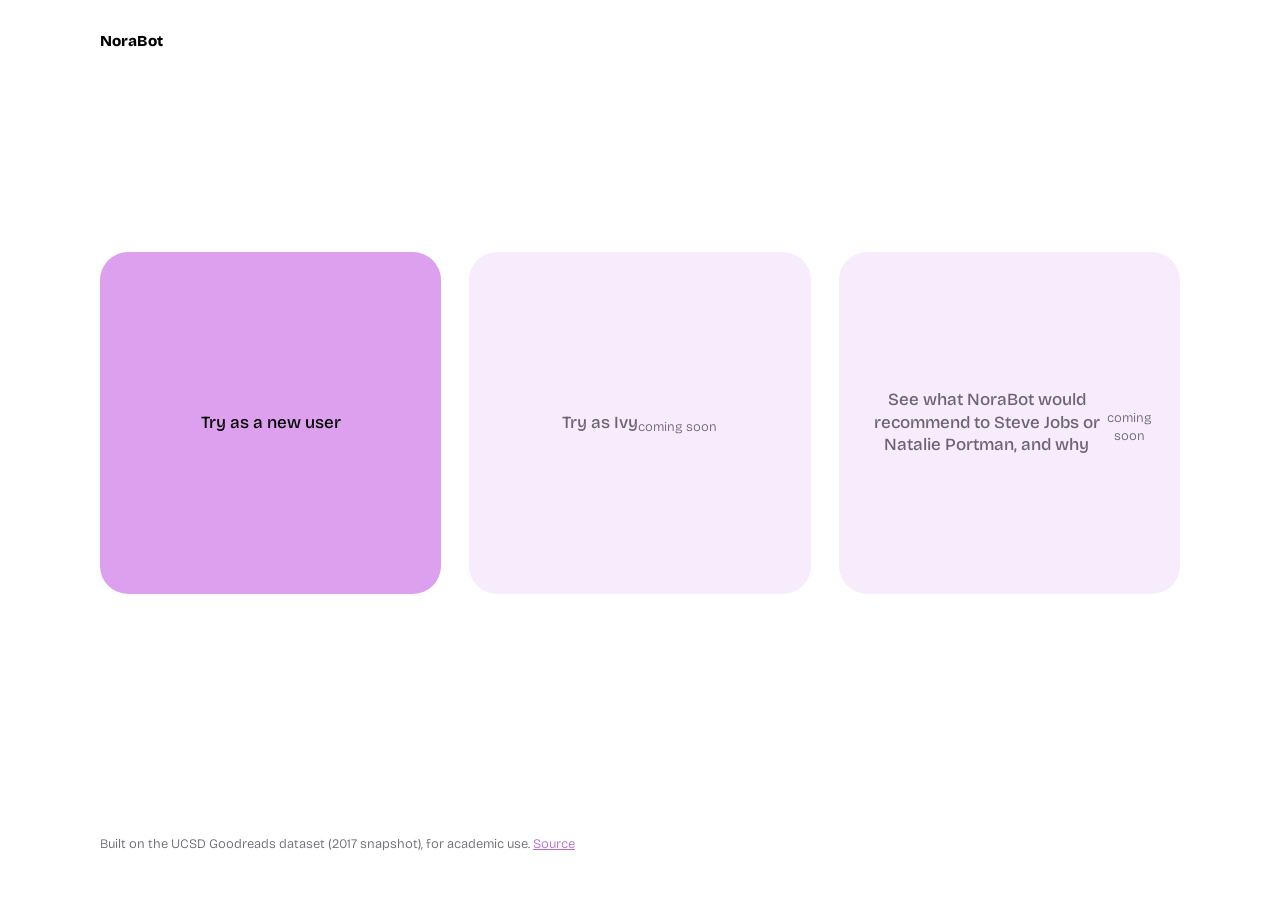
==== docs/index.html @ 5d1a2979 "popularity demo" ====
<!DOCTYPE html>
<html lang="en">
<head>
<meta charset="utf-8">
<meta name="viewport" content="width=device-width, initial-scale=1">
<title>NoraBot — book recommendations</title>
<meta name="description" content="Describe what you want to read. NoraBot finds it.">
<link rel="preconnect" href="https://fonts.googleapis.com">
<link rel="preconnect" href="https://fonts.gstatic.com" crossorigin>
<link href="https://fonts.googleapis.com/css2?family=Bricolage+Grotesque:opsz,wght@12..96,300;12..96,500;12..96,800&display=swap" rel="stylesheet">
<style>
:root{
  --paper:#ffffff;
  --ink:#000000;
  --mute:#6b6570;
  --orchid:#dda0ee;
  --orchid-deep:#b869d6;
  --orchid-wash:#f7ecfb;
  --line:#e8e2ec;
}

*{box-sizing:border-box;margin:0;padding:0}

html{-webkit-text-size-adjust:100%}

body{
  font-family:"Bricolage Grotesque",system-ui,sans-serif;
  background:var(--paper);
  color:var(--ink);
  min-height:100vh;
  display:flex;
  flex-direction:column;
  padding:32px 24px 48px;
}

/* ---------- shared ---------- */

.stage{
  flex:1;
  display:flex;
  flex-direction:column;
  justify-content:center;
  align-items:center;
  max-width:1080px;
  width:100%;
  margin:0 auto;
}
.stage[hidden]{display:none}

.wordmark{
  font-size:.95rem;
  font-weight:800;
  letter-spacing:-.01em;
  align-self:flex-start;
  max-width:1080px;
  width:100%;
  margin:0 auto 8px;
}
.wordmark button{
  font:inherit;color:inherit;background:none;border:0;padding:0;cursor:pointer;
}
.wordmark button:hover{color:var(--orchid-deep)}

/* ---------- view 1 ---------- */

.paths{
  display:grid;
  grid-template-columns:repeat(3,minmax(0,1fr));
  gap:28px;
  width:100%;
}

.path{
  font:inherit;
  font-size:1.0625rem;
  font-weight:500;
  line-height:1.35;
  color:var(--ink);
  background:var(--orchid);
  border:0;
  border-radius:28px;
  aspect-ratio:1/1;
  padding:28px;
  display:flex;
  align-items:center;
  justify-content:center;
  text-align:center;
  cursor:pointer;
  transition:transform .18s ease, background .18s ease;
}
.path:hover:not(:disabled){background:var(--orchid-deep);transform:translateY(-3px)}
.path:disabled{
  background:var(--orchid-wash);
  color:var(--mute);
  cursor:not-allowed;
}
.path small{
  display:block;
  margin-top:10px;
  font-size:.8125rem;
  font-weight:300;
  color:var(--mute);
}
.path:hover:not(:disabled) small{color:rgba(255,255,255,.85)}

/* ---------- view 2 ---------- */

.ask{text-align:center;width:100%;max-width:760px}

h1{
  font-size:clamp(2.25rem,6vw,4.25rem);
  font-weight:800;
  letter-spacing:-.035em;
  line-height:1.02;
}

.sub{
  margin:28px auto 0;
  max-width:60ch;
  font-size:1.0625rem;
  font-weight:300;
  line-height:1.55;
  color:var(--mute);
}

form{margin-top:44px;display:flex;justify-content:center}

input[type=text]{
  font:inherit;
  font-size:1rem;
  font-weight:300;
  width:min(560px,100%);
  padding:18px 26px;
  border:0;
  border-radius:999px;
  background:var(--orchid);
  color:var(--ink);
}
input[type=text]::placeholder{color:rgba(0,0,0,.42)}
input[type=text]:focus{outline:3px solid var(--orchid-deep);outline-offset:3px}

/* ---------- results ---------- */

.results{
  width:100%;
  max-width:760px;
  margin:56px auto 0;
  text-align:left;
}
.results[hidden]{display:none}

.note{
  font-size:.875rem;
  font-weight:300;
  line-height:1.5;
  color:var(--mute);
  border-left:2px solid var(--orchid);
  padding-left:14px;
  margin-bottom:32px;
}

ol{list-style:none;counter-reset:rank}

li{
  counter-increment:rank;
  display:grid;
  grid-template-columns:2.25rem 1fr;
  gap:16px;
  padding:16px 0;
  border-bottom:1px solid var(--line);
}
li::before{
  content:counter(rank);
  font-size:.875rem;
  font-weight:500;
  color:var(--orchid-deep);
  padding-top:.2rem;
}

.title{font-size:1.0625rem;font-weight:500;line-height:1.3}

.meta{
  margin-top:5px;
  font-size:.8125rem;
  font-weight:300;
  color:var(--mute);
}

.again{
  font:inherit;
  font-size:.9375rem;
  font-weight:500;
  margin-top:32px;
  padding:12px 24px;
  border:0;
  border-radius:999px;
  background:var(--orchid);
  cursor:pointer;
}
.again:hover{background:var(--orchid-deep)}

footer{
  max-width:1080px;
  width:100%;
  margin:48px auto 0;
  font-size:.8125rem;
  font-weight:300;
  color:var(--mute);
}
footer a{color:var(--orchid-deep)}

@media (max-width:720px){
  .paths{grid-template-columns:1fr;gap:16px}
  .path{aspect-ratio:auto;min-height:112px;border-radius:22px}
}

@media (prefers-reduced-motion:reduce){
  *{transition:none!important}
}
</style>
</head>
<body>

<div class="wordmark"><button type="button" id="home">NoraBot</button></div>

<!-- view 1 -->
<main class="stage" id="view-paths">
  <div class="paths">
    <button class="path" id="go-new">Try as a new user</button>
    <button class="path" disabled>Try as Ivy<small>coming soon</small></button>
    <button class="path" disabled>See what NoraBot would recommend to Steve Jobs or Natalie Portman, and why<small>coming soon</small></button>
  </div>
</main>

<!-- view 2 -->
<main class="stage" id="view-ask" hidden>
  <div class="ask">
    <h1>Describe what you want to read</h1>
    <p class="sub">The more context you give, the better. Names of books you like, what
      you're in the mood for, things you don't like — everything helps.</p>

    <form id="form">
      <label for="q" class="sr-only" hidden>What do you want to read?</label>
      <input type="text" id="q" autocomplete="off"
             placeholder="something feel-good and short">
    </form>

    <section class="results" id="results" hidden>
      <p class="note" id="note"></p>
      <ol id="list"></ol>
      <button class="again" id="again">Search again</button>
    </section>
  </div>
</main>

<footer>
  Built on the UCSD Goodreads dataset (2017 snapshot), for academic use.
  <a href="https://github.com/">Source</a>
</footer>

<script>
const $ = id => document.getElementById(id);
const views = {paths: $("view-paths"), ask: $("view-ask")};

function show(name){
  for (const [k, el] of Object.entries(views)) el.hidden = k !== name;
  if (name === "ask") $("q").focus();
}

$("go-new").addEventListener("click", () => show("ask"));
$("home").addEventListener("click", () => { reset(); show("paths"); });

function reset(){
  $("results").hidden = true;
  $("q").value = "";
  $("list").innerHTML = "";
}

$("again").addEventListener("click", () => { reset(); $("q").focus(); });

let works = null;

async function load(){
  if (works) return works;
  const res = await fetch("data/popular.json");
  if (!res.ok) throw new Error("data unavailable");
  works = (await res.json()).works;
  return works;
}

function fmt(n){ return n.toLocaleString("en-US"); }

function render(items){
  $("list").innerHTML = items.map(b => {
    const bits = [];
    if (b.year)   bits.push(b.year);
    if (b.pages)  bits.push(b.pages + " pages");
    if (b.rating) bits.push(b.rating + "★ from " + fmt(b.ratings) + " ratings");
    return `<li><div>
      <div class="title">${b.title}</div>
      <div class="meta">${bits.join(" · ")}</div>
    </div></li>`;
  }).join("");
}

$("form").addEventListener("submit", async e => {
  e.preventDefault();
  const q = $("q").value.trim();
  if (!q) return;

  $("results").hidden = false;
  $("note").textContent = "Loading…";
  $("list").innerHTML = "";

  try {
    const all = await load();
    $("note").textContent =
      "This is the popularity baseline — the ten most-read books in the " +
      "training set. It doesn't read your query yet. Retrieval that responds " +
      "to what you typed is the next thing being built.";
    render(all.slice(0, 10));
  } catch (err) {
    $("note").textContent = "Couldn't load the catalog. Try reloading the page.";
  }
});
</script>
</body>
</html>
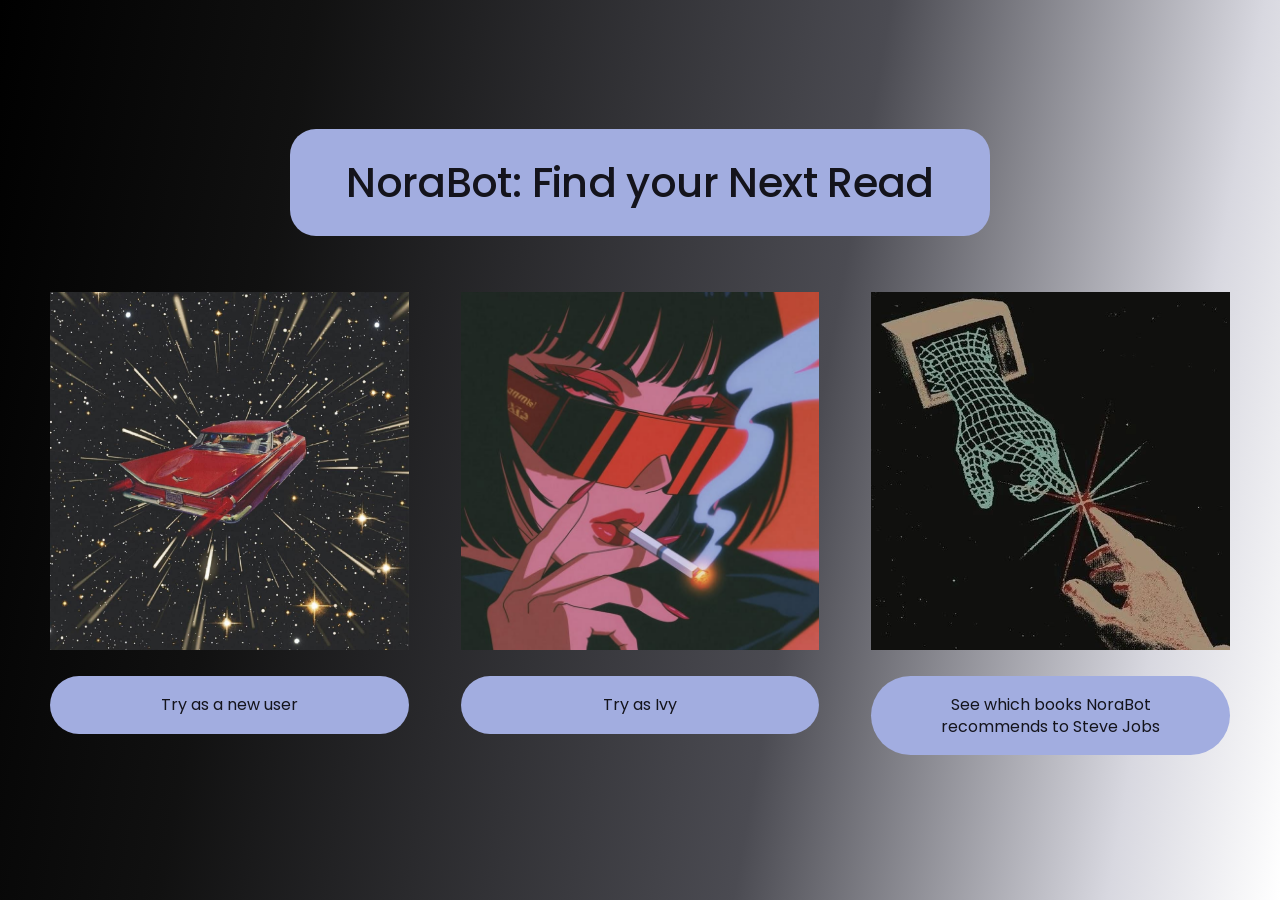
==== commit c3318d81: "made frontend pretty" ====
--- a/docs/index.html
+++ b/docs/index.html
@@ -3,326 +3,35 @@
 <head>
 <meta charset="utf-8">
 <meta name="viewport" content="width=device-width, initial-scale=1">
-<title>NoraBot — book recommendations</title>
+<title>NoraBot — find your next read</title>
 <meta name="description" content="Describe what you want to read. NoraBot finds it.">
 <link rel="preconnect" href="https://fonts.googleapis.com">
 <link rel="preconnect" href="https://fonts.gstatic.com" crossorigin>
-<link href="https://fonts.googleapis.com/css2?family=Bricolage+Grotesque:opsz,wght@12..96,300;12..96,500;12..96,800&display=swap" rel="stylesheet">
-<style>
-:root{
-  --paper:#ffffff;
-  --ink:#000000;
-  --mute:#6b6570;
-  --orchid:#dda0ee;
-  --orchid-deep:#b869d6;
-  --orchid-wash:#f7ecfb;
-  --line:#e8e2ec;
-}
-
-*{box-sizing:border-box;margin:0;padding:0}
-
-html{-webkit-text-size-adjust:100%}
-
-body{
-  font-family:"Bricolage Grotesque",system-ui,sans-serif;
-  background:var(--paper);
-  color:var(--ink);
-  min-height:100vh;
-  display:flex;
-  flex-direction:column;
-  padding:32px 24px 48px;
-}
-
-/* ---------- shared ---------- */
-
-.stage{
-  flex:1;
-  display:flex;
-  flex-direction:column;
-  justify-content:center;
-  align-items:center;
-  max-width:1080px;
-  width:100%;
-  margin:0 auto;
-}
-.stage[hidden]{display:none}
-
-.wordmark{
-  font-size:.95rem;
-  font-weight:800;
-  letter-spacing:-.01em;
-  align-self:flex-start;
-  max-width:1080px;
-  width:100%;
-  margin:0 auto 8px;
-}
-.wordmark button{
-  font:inherit;color:inherit;background:none;border:0;padding:0;cursor:pointer;
-}
-.wordmark button:hover{color:var(--orchid-deep)}
-
-/* ---------- view 1 ---------- */
-
-.paths{
-  display:grid;
-  grid-template-columns:repeat(3,minmax(0,1fr));
-  gap:28px;
-  width:100%;
-}
-
-.path{
-  font:inherit;
-  font-size:1.0625rem;
-  font-weight:500;
-  line-height:1.35;
-  color:var(--ink);
-  background:var(--orchid);
-  border:0;
-  border-radius:28px;
-  aspect-ratio:1/1;
-  padding:28px;
-  display:flex;
-  align-items:center;
-  justify-content:center;
-  text-align:center;
-  cursor:pointer;
-  transition:transform .18s ease, background .18s ease;
-}
-.path:hover:not(:disabled){background:var(--orchid-deep);transform:translateY(-3px)}
-.path:disabled{
-  background:var(--orchid-wash);
-  color:var(--mute);
-  cursor:not-allowed;
-}
-.path small{
-  display:block;
-  margin-top:10px;
-  font-size:.8125rem;
-  font-weight:300;
-  color:var(--mute);
-}
-.path:hover:not(:disabled) small{color:rgba(255,255,255,.85)}
-
-/* ---------- view 2 ---------- */
-
-.ask{text-align:center;width:100%;max-width:760px}
-
-h1{
-  font-size:clamp(2.25rem,6vw,4.25rem);
-  font-weight:800;
-  letter-spacing:-.035em;
-  line-height:1.02;
-}
-
-.sub{
-  margin:28px auto 0;
-  max-width:60ch;
-  font-size:1.0625rem;
-  font-weight:300;
-  line-height:1.55;
-  color:var(--mute);
-}
-
-form{margin-top:44px;display:flex;justify-content:center}
-
-input[type=text]{
-  font:inherit;
-  font-size:1rem;
-  font-weight:300;
-  width:min(560px,100%);
-  padding:18px 26px;
-  border:0;
-  border-radius:999px;
-  background:var(--orchid);
-  color:var(--ink);
-}
-input[type=text]::placeholder{color:rgba(0,0,0,.42)}
-input[type=text]:focus{outline:3px solid var(--orchid-deep);outline-offset:3px}
-
-/* ---------- results ---------- */
-
-.results{
-  width:100%;
-  max-width:760px;
-  margin:56px auto 0;
-  text-align:left;
-}
-.results[hidden]{display:none}
-
-.note{
-  font-size:.875rem;
-  font-weight:300;
-  line-height:1.5;
-  color:var(--mute);
-  border-left:2px solid var(--orchid);
-  padding-left:14px;
-  margin-bottom:32px;
-}
-
-ol{list-style:none;counter-reset:rank}
-
-li{
-  counter-increment:rank;
-  display:grid;
-  grid-template-columns:2.25rem 1fr;
-  gap:16px;
-  padding:16px 0;
-  border-bottom:1px solid var(--line);
-}
-li::before{
-  content:counter(rank);
-  font-size:.875rem;
-  font-weight:500;
-  color:var(--orchid-deep);
-  padding-top:.2rem;
-}
-
-.title{font-size:1.0625rem;font-weight:500;line-height:1.3}
-
-.meta{
-  margin-top:5px;
-  font-size:.8125rem;
-  font-weight:300;
-  color:var(--mute);
-}
-
-.again{
-  font:inherit;
-  font-size:.9375rem;
-  font-weight:500;
-  margin-top:32px;
-  padding:12px 24px;
-  border:0;
-  border-radius:999px;
-  background:var(--orchid);
-  cursor:pointer;
-}
-.again:hover{background:var(--orchid-deep)}
-
-footer{
-  max-width:1080px;
-  width:100%;
-  margin:48px auto 0;
-  font-size:.8125rem;
-  font-weight:300;
-  color:var(--mute);
-}
-footer a{color:var(--orchid-deep)}
-
-@media (max-width:720px){
-  .paths{grid-template-columns:1fr;gap:16px}
-  .path{aspect-ratio:auto;min-height:112px;border-radius:22px}
-}
-
-@media (prefers-reduced-motion:reduce){
-  *{transition:none!important}
-}
-</style>
+<link href="https://fonts.googleapis.com/css2?family=Poppins:wght@300;400;500;600&display=swap" rel="stylesheet">
+<link rel="stylesheet" href="style.css">
 </head>
 <body>
 
-<div class="wordmark"><button type="button" id="home">NoraBot</button></div>
+<main class="stage">
+  <div class="title">NoraBot: Find your Next Read</div>
 
-<!-- view 1 -->
-<main class="stage" id="view-paths">
   <div class="paths">
-    <button class="path" id="go-new">Try as a new user</button>
-    <button class="path" disabled>Try as Ivy<small>coming soon</small></button>
-    <button class="path" disabled>See what NoraBot would recommend to Steve Jobs or Natalie Portman, and why<small>coming soon</small></button>
+    <a class="path" href="ask.html">
+      <img src="images/new-user.jpg" alt="">
+      <span class="label">Try as a new user</span>
+    </a>
+
+    <a class="path" href="#">
+      <img src="images/ivy.jpg" alt="">
+      <span class="label">Try as Ivy</span>
+    </a>
+
+    <a class="path" href="#">
+      <img src="images/jobs.jpg" alt="">
+      <span class="label">See which books NoraBot recommends to Steve Jobs</span>
+    </a>
   </div>
 </main>
 
-<!-- view 2 -->
-<main class="stage" id="view-ask" hidden>
-  <div class="ask">
-    <h1>Describe what you want to read</h1>
-    <p class="sub">The more context you give, the better. Names of books you like, what
-      you're in the mood for, things you don't like — everything helps.</p>
-
-    <form id="form">
-      <label for="q" class="sr-only" hidden>What do you want to read?</label>
-      <input type="text" id="q" autocomplete="off"
-             placeholder="something feel-good and short">
-    </form>
-
-    <section class="results" id="results" hidden>
-      <p class="note" id="note"></p>
-      <ol id="list"></ol>
-      <button class="again" id="again">Search again</button>
-    </section>
-  </div>
-</main>
-
-<footer>
-  Built on the UCSD Goodreads dataset (2017 snapshot), for academic use.
-  <a href="https://github.com/">Source</a>
-</footer>
-
-<script>
-const $ = id => document.getElementById(id);
-const views = {paths: $("view-paths"), ask: $("view-ask")};
-
-function show(name){
-  for (const [k, el] of Object.entries(views)) el.hidden = k !== name;
-  if (name === "ask") $("q").focus();
-}
-
-$("go-new").addEventListener("click", () => show("ask"));
-$("home").addEventListener("click", () => { reset(); show("paths"); });
-
-function reset(){
-  $("results").hidden = true;
-  $("q").value = "";
-  $("list").innerHTML = "";
-}
-
-$("again").addEventListener("click", () => { reset(); $("q").focus(); });
-
-let works = null;
-
-async function load(){
-  if (works) return works;
-  const res = await fetch("data/popular.json");
-  if (!res.ok) throw new Error("data unavailable");
-  works = (await res.json()).works;
-  return works;
-}
-
-function fmt(n){ return n.toLocaleString("en-US"); }
-
-function render(items){
-  $("list").innerHTML = items.map(b => {
-    const bits = [];
-    if (b.year)   bits.push(b.year);
-    if (b.pages)  bits.push(b.pages + " pages");
-    if (b.rating) bits.push(b.rating + "★ from " + fmt(b.ratings) + " ratings");
-    return `<li><div>
-      <div class="title">${b.title}</div>
-      <div class="meta">${bits.join(" · ")}</div>
-    </div></li>`;
-  }).join("");
-}
-
-$("form").addEventListener("submit", async e => {
-  e.preventDefault();
-  const q = $("q").value.trim();
-  if (!q) return;
-
-  $("results").hidden = false;
-  $("note").textContent = "Loading…";
-  $("list").innerHTML = "";
-
-  try {
-    const all = await load();
-    $("note").textContent =
-      "This is the popularity baseline — the ten most-read books in the " +
-      "training set. It doesn't read your query yet. Retrieval that responds " +
-      "to what you typed is the next thing being built.";
-    render(all.slice(0, 10));
-  } catch (err) {
-    $("note").textContent = "Couldn't load the catalog. Try reloading the page.";
-  }
-});
-</script>
 </body>
 </html>
--- a/docs/style.css
+++ b/docs/style.css
@@ -0,0 +1,200 @@
+:root{
+  --periwinkle:#a2ade0;
+  --periwinkle-lit:#bcc5ec;
+  --ink:#14141c;
+  --pale:#e9e9f2;
+  --mute:#9a9ab0;
+}
+
+*{box-sizing:border-box;margin:0;padding:0}
+html{-webkit-text-size-adjust:100%}
+
+body{
+  font-family:Poppins,system-ui,sans-serif;
+  color:var(--pale);
+  min-height:100vh;
+  padding:40px 32px 56px;
+  display:flex;
+  flex-direction:column;
+  background:linear-gradient(100deg,#000 0%,#111 22%,#4b4b52 62%,#d8d8e0 88%,#fff 100%);
+  background-attachment:fixed;
+}
+
+.stage{
+  flex:1;
+  width:100%;
+  max-width:1180px;
+  margin:0 auto;
+  display:flex;
+  flex-direction:column;
+  align-items:center;
+  justify-content:center;
+}
+
+/* ---------- title pill ---------- */
+
+.title{
+  background:var(--periwinkle);
+  color:var(--ink);
+  font-size:clamp(1.5rem,3.6vw,2.6rem);
+  font-weight:500;
+  letter-spacing:-.015em;
+  padding:22px 56px;
+  border-radius:26px;
+  margin-bottom:56px;
+  text-align:center;
+}
+.title a{color:inherit;text-decoration:none}
+
+/* ---------- three paths ---------- */
+
+.paths{
+  display:grid;
+  grid-template-columns:repeat(3,minmax(0,1fr));
+  gap:52px;
+  width:100%;
+}
+
+.path{
+  display:flex;
+  text-decoration:none;
+  color:inherit;
+  flex-direction:column;
+  align-items:center;
+  gap:26px;
+  background:none;
+  border:0;
+  padding:0;
+  font:inherit;
+  cursor:pointer;
+}
+
+.path img{
+  width:100%;
+  aspect-ratio:1/1;
+  object-fit:cover;
+  display:block;
+  transition:transform .2s ease, box-shadow .2s ease;
+}
+
+.path .label{
+  background:var(--periwinkle);
+  color:var(--ink);
+  font-size:1rem;
+  font-weight:400;
+  line-height:1.35;
+  text-align:center;
+  padding:18px 28px;
+  border-radius:999px;
+  width:100%;
+  transition:background .2s ease;
+}
+
+.path:hover img{transform:translateY(-6px);box-shadow:0 14px 34px rgba(0,0,0,.45)}
+.path:hover .label{background:var(--periwinkle-lit)}
+.path:focus-visible{outline:3px solid var(--periwinkle-lit);outline-offset:8px}
+
+/* ---------- ask view ---------- */
+
+.ask{text-align:center;max-width:760px;width:100%}
+
+h1{
+  font-size:clamp(2rem,5.4vw,3.6rem);
+  font-weight:600;
+  letter-spacing:-.03em;
+  line-height:1.06;
+}
+
+.sub{
+  margin:26px auto 0;
+  max-width:58ch;
+  font-size:1rem;
+  font-weight:300;
+  line-height:1.6;
+  color:#c3c3d2;
+}
+
+form{margin-top:42px;display:flex;justify-content:center}
+
+input[type=text]{
+  font:inherit;
+  font-size:1rem;
+  font-weight:300;
+  width:min(560px,100%);
+  padding:18px 28px;
+  border:0;
+  border-radius:999px;
+  background:var(--periwinkle);
+  color:var(--ink);
+}
+input[type=text]::placeholder{color:rgba(20,20,28,.5)}
+input[type=text]:focus{outline:3px solid var(--periwinkle-lit);outline-offset:3px}
+
+/* ---------- results ---------- */
+
+.results{width:100%;max-width:700px;margin:52px auto 0;text-align:left}
+.results[hidden]{display:none}
+
+.note{
+  font-size:.875rem;
+  font-weight:300;
+  line-height:1.55;
+  color:#b9b9cb;
+  border-left:2px solid var(--periwinkle);
+  padding-left:14px;
+  margin-bottom:28px;
+}
+
+ol{list-style:none;counter-reset:rank}
+
+li{
+  counter-increment:rank;
+  display:grid;
+  grid-template-columns:2rem 1fr;
+  gap:14px;
+  padding:15px 0;
+  border-bottom:1px solid rgba(162,173,224,.22);
+}
+li::before{
+  content:counter(rank);
+  font-size:.875rem;
+  font-weight:500;
+  color:var(--periwinkle);
+  padding-top:.15rem;
+}
+
+.bt{font-size:1.0625rem;font-weight:400;line-height:1.3}
+.bm{margin-top:4px;font-size:.8125rem;font-weight:300;color:var(--mute)}
+
+.again{
+  font:inherit;
+  font-size:.9375rem;
+  font-weight:400;
+  margin-top:30px;
+  padding:13px 28px;
+  border:0;
+  border-radius:999px;
+  background:var(--periwinkle);
+  color:var(--ink);
+  cursor:pointer;
+}
+.again:hover{background:var(--periwinkle-lit)}
+
+footer{
+  width:100%;
+  max-width:1180px;
+  margin:52px auto 0;
+  font-size:.8125rem;
+  font-weight:300;
+  color:#8f8fa6;
+}
+footer a{color:var(--periwinkle)}
+
+@media (max-width:860px){
+  .paths{grid-template-columns:1fr;gap:34px;max-width:420px}
+  .title{margin-bottom:40px;padding:18px 34px}
+}
+
+@media (prefers-reduced-motion:reduce){*{transition:none!important}}
+
+.gap-note{}
